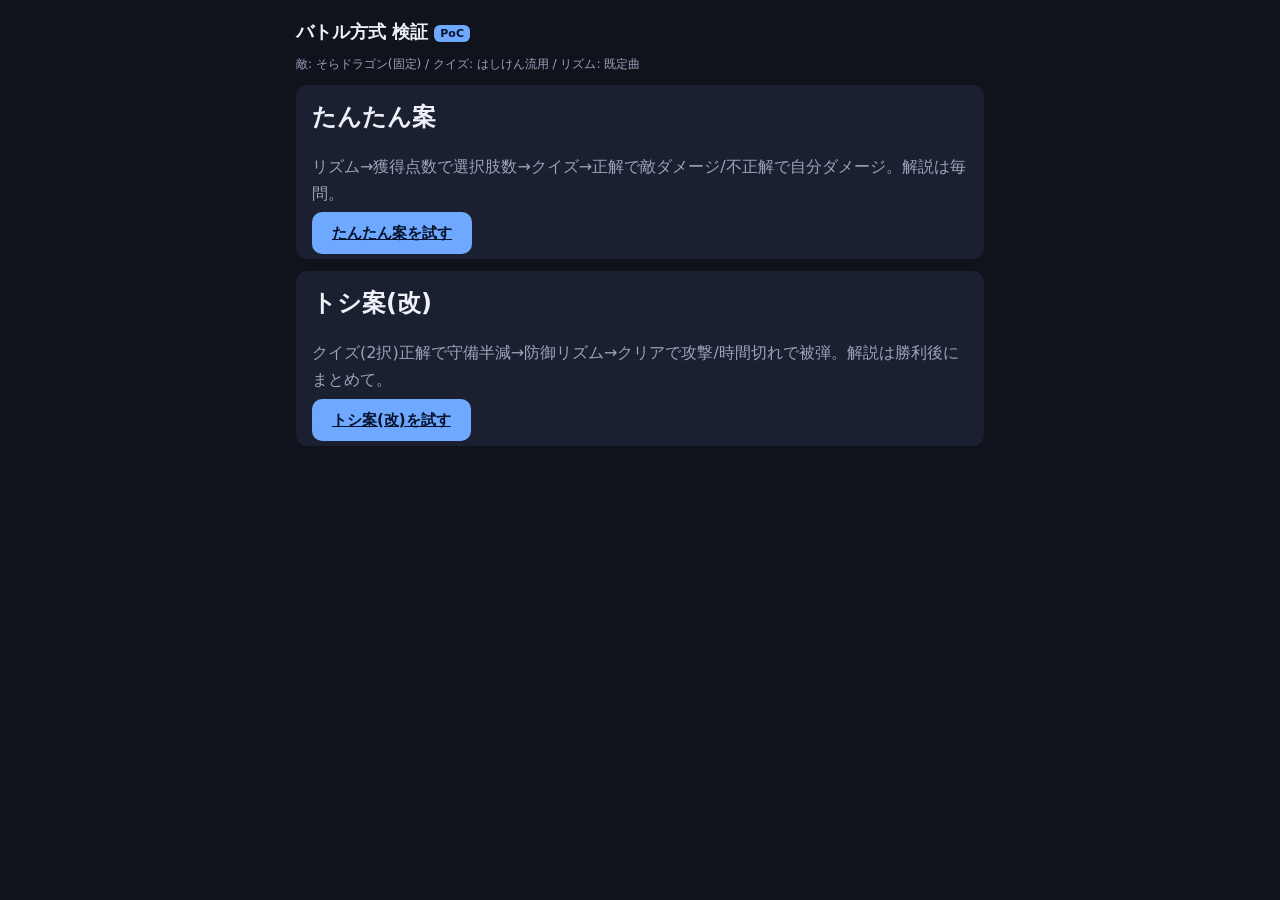
==== app/index.html @ 70056a2f "Add files via upload" ====
<!doctype html>
<html lang="ja">
<head>
  <meta charset="utf-8">
  <meta name="viewport" content="width=device-width, initial-scale=1">
  <title>バトル方式 検証</title>
  <link rel="stylesheet" href="./css/battle-verify.css?v=1">
</head>
<body>
<div class="bv-app">
  <h1 class="bv-title">バトル方式 検証<span class="badge">PoC</span></h1>
  <p class="bv-nav">敵: そらドラゴン(固定) / クイズ: はしけん流用 / リズム: 既定曲</p>

  <section class="bv-stage">
    <h2 style="margin-top:0">たんたん案</h2>
    <p style="color:#9aa3bd;line-height:1.7">リズム→獲得点数で選択肢数→クイズ→正解で敵ダメージ/不正解で自分ダメージ。解説は毎問。</p>
    <a class="bv-btn" href="./tantan.html">たんたん案を試す</a>
  </section>

  <section class="bv-stage">
    <h2 style="margin-top:0">トシ案(改)</h2>
    <p style="color:#9aa3bd;line-height:1.7">クイズ(2択)正解で守備半減→防御リズム→クリアで攻撃/時間切れで被弾。解説は勝利後にまとめて。</p>
    <a class="bv-btn" href="./toshi.html">トシ案(改)を試す</a>
  </section>
</div>
</body>
</html>
---- app/css/battle-verify.css ----
/* =====================================================
   battle-verify.css
   バトル検証レイヤーのスタイル(検証専用・自己完結)。
   rhythm-battle-poc.css と併用する。
   ===================================================== */
:root {
  --bv-bg: #10131c;
  --bv-panel: #1b2030;
  --bv-panel2: #232a3d;
  --bv-text: #eef1f8;
  --bv-muted: #9aa3bd;
  --bv-accent: #6ea8ff;
  --bv-enemy: #ff6b6b;
  --bv-player: #4cd28a;
  --bv-good: #4cd28a;
  --bv-bad: #ff6b6b;
}
* { box-sizing: border-box; }
body {
  margin: 0;
  font-family: system-ui, "Hiragino Kaku Gothic ProN", Meiryo, sans-serif;
  background: var(--bv-bg);
  color: var(--bv-text);
}
.bv-app { max-width: 720px; margin: 0 auto; padding: 16px; }
.bv-title { font-size: 18px; margin: 4px 0 12px; }
.bv-title .badge {
  font-size: 11px; background: var(--bv-accent); color: #06122b;
  border-radius: 6px; padding: 2px 6px; margin-left: 6px; vertical-align: middle;
}
.bv-nav { font-size: 12px; color: var(--bv-muted); margin-bottom: 12px; }
.bv-nav a { color: var(--bv-accent); }

/* --- ヘッダー(敵・自分の HP) --- */
.bv-header { background: var(--bv-panel); border-radius: 12px; padding: 12px 14px; margin-bottom: 12px; }
.bv-enemy-row { display: flex; align-items: center; gap: 12px; margin-bottom: 10px; }
.bv-enemy-img { width: 76px; height: 76px; object-fit: contain; image-rendering: auto; }
.bv-enemy-name { font-weight: 700; font-size: 16px; margin: 0 0 4px; }
.bv-hp-block { flex: 1; }
.bv-hp-row { display: flex; align-items: center; gap: 8px; font-size: 12px; margin: 4px 0; }
.bv-hp-row .lbl { width: 36px; color: var(--bv-muted); }
.bv-hp-bg { flex: 1; height: 12px; background: #0c0f18; border-radius: 6px; overflow: hidden; }
.bv-hp-fill { height: 100%; transition: width .35s ease; }
.bv-hp-fill.enemy { background: linear-gradient(90deg, #ff9a6b, var(--bv-enemy)); }
.bv-hp-fill.player { background: linear-gradient(90deg, #6bffba, var(--bv-player)); }
.bv-hp-num { width: 70px; text-align: right; font-variant-numeric: tabular-nums; }

/* --- ステージ共通 --- */
.bv-stage { background: var(--bv-panel); border-radius: 12px; padding: 16px; margin-bottom: 12px; }
.hidden { display: none !important; }

/* --- イントロ --- */
#bv-intro p { color: var(--bv-muted); line-height: 1.7; }
.bv-btn {
  appearance: none; border: 0; border-radius: 10px; cursor: pointer;
  font-weight: 700; padding: 12px 20px; font-size: 15px;
  background: var(--bv-accent); color: #06122b;
}
.bv-btn.sub { background: var(--bv-panel2); color: var(--bv-text); }
.bv-btn:disabled { opacity: .5; cursor: default; }

/* --- クイズ --- */
.bv-quiz-category { font-size: 12px; color: var(--bv-accent); margin: 0 0 6px; }
.bv-quiz-q { font-size: 18px; line-height: 1.6; white-space: pre-line; margin: 0 0 16px; }
.bv-choices { display: grid; gap: 10px; }
.bv-choice {
  text-align: left; padding: 13px 14px; border-radius: 10px; cursor: pointer;
  border: 1px solid #38415c; background: var(--bv-panel2); color: var(--bv-text);
  font-size: 15px;
}
.bv-choice:hover:not(:disabled) { border-color: var(--bv-accent); }
.bv-choice.correct { background: rgba(76,210,138,.2); border-color: var(--bv-good); }
.bv-choice.wrong { background: rgba(255,107,107,.2); border-color: var(--bv-bad); }
.bv-explain {
  margin-top: 14px; padding: 12px 14px; border-radius: 10px;
  background: #141a28; color: #cdd5ec; font-size: 13px; line-height: 1.8;
}
#bv-quiz-next { margin-top: 14px; }

/* --- リズム埋め込み --- */
.bv-rhythm-prompt { color: var(--bv-muted); font-size: 13px; margin: 0 0 10px; }
/* 既定曲を使うため選択系UIは隠す(DOMは残す) */
.bv-rhythm-embed .hero-copy,
.bv-rhythm-embed .poc-select-control,
.bv-rhythm-embed .bpm-control,
.bv-rhythm-embed .hint-control,
.bv-rhythm-embed .haptic-control { display: none !important; }
.bv-rhythm-embed .hero-panel { padding: 0; background: transparent; box-shadow: none; }
.bv-rhythm-embed .start-controls { justify-content: center; }

/* --- 決着 --- */
.bv-finish-title { font-size: 26px; margin: 4px 0 12px; }
.bv-finish-title.win { color: var(--bv-good); }
.bv-finish-title.lose { color: var(--bv-bad); }
.bv-finish-lead { color: var(--bv-accent); font-weight: 700; margin: 8px 0; }
.bv-explain-item { background: #141a28; border-radius: 10px; padding: 10px 12px; margin: 8px 0; }
.bv-explain-item strong { display: block; margin-bottom: 6px; font-size: 13px; }
.bv-explain-item p { margin: 0; font-size: 12px; line-height: 1.8; color: #cdd5ec; }

/* --- コメント欄 --- */
.bv-log-card { background: var(--bv-panel); border-radius: 12px; padding: 12px 14px; }
.bv-log-card h2 { font-size: 13px; margin: 0 0 8px; color: var(--bv-muted); }
#bv-log { max-height: 180px; overflow-y: auto; font-size: 13px; }
.bv-log-line { padding: 4px 0; border-bottom: 1px solid #232a3d; }
.bv-log-line.good { color: var(--bv-good); }
.bv-log-line.bad { color: var(--bv-bad); }
.bv-log-line.info { color: var(--bv-muted); }
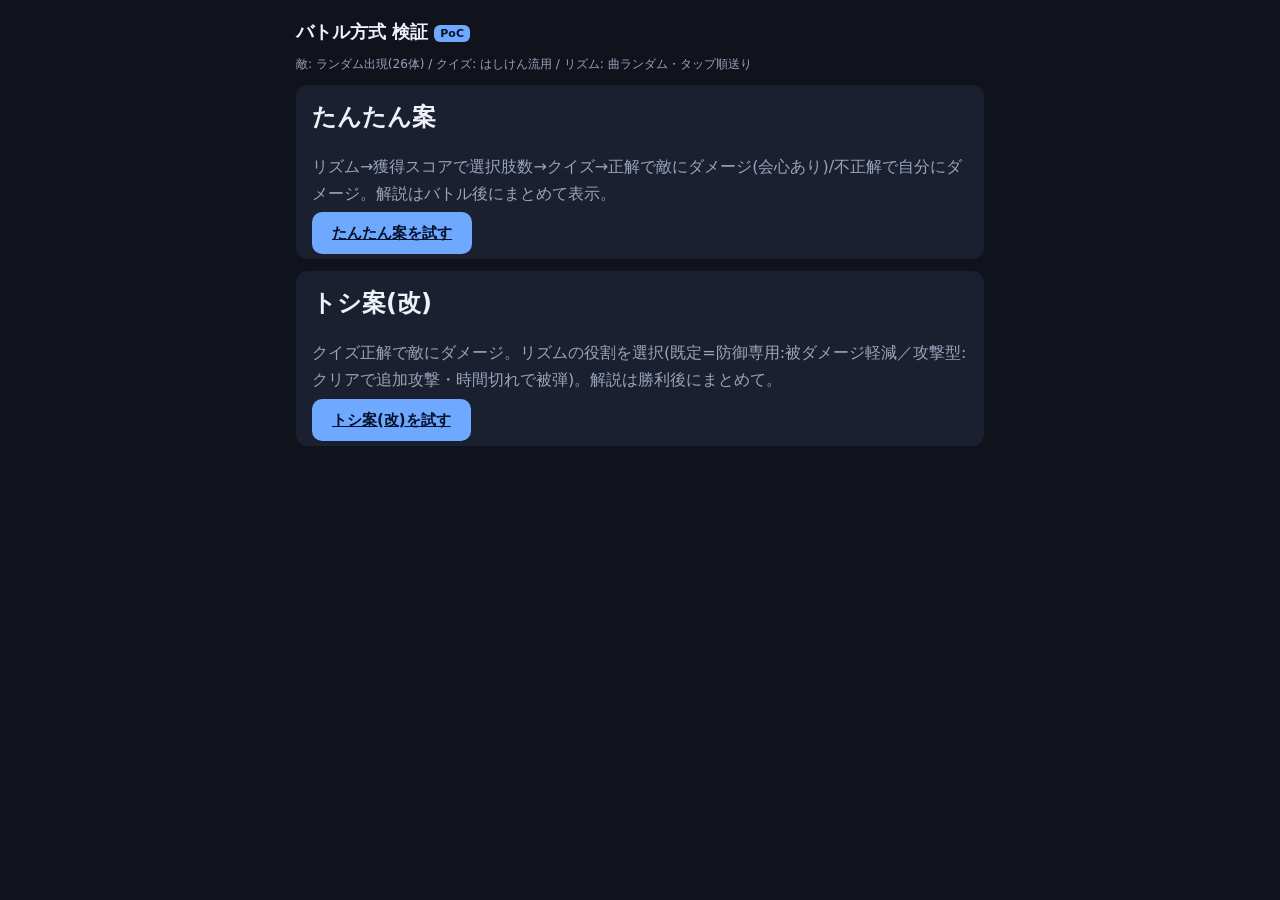
==== commit fb2c7a9d: "Add files via upload" ====
--- a/app/index.html
+++ b/app/index.html
@@ -4,22 +4,22 @@
   <meta charset="utf-8">
   <meta name="viewport" content="width=device-width, initial-scale=1">
   <title>バトル方式 検証</title>
-  <link rel="stylesheet" href="./css/battle-verify.css?v=1">
+  <link rel="stylesheet" href="./css/battle-verify.css?v=6">
 </head>
 <body>
 <div class="bv-app">
   <h1 class="bv-title">バトル方式 検証<span class="badge">PoC</span></h1>
-  <p class="bv-nav">敵: そらドラゴン(固定) / クイズ: はしけん流用 / リズム: 既定曲</p>
+  <p class="bv-nav">敵: ランダム出現(26体) / クイズ: はしけん流用 / リズム: 曲ランダム・タップ順送り</p>
 
   <section class="bv-stage">
     <h2 style="margin-top:0">たんたん案</h2>
-    <p style="color:#9aa3bd;line-height:1.7">リズム→獲得点数で選択肢数→クイズ→正解で敵ダメージ/不正解で自分ダメージ。解説は毎問。</p>
+    <p style="color:#9aa3bd;line-height:1.7">リズム→獲得スコアで選択肢数→クイズ→正解で敵にダメージ(会心あり)/不正解で自分にダメージ。解説はバトル後にまとめて表示。</p>
     <a class="bv-btn" href="./tantan.html">たんたん案を試す</a>
   </section>
 
   <section class="bv-stage">
     <h2 style="margin-top:0">トシ案(改)</h2>
-    <p style="color:#9aa3bd;line-height:1.7">クイズ(2択)正解で守備半減→防御リズム→クリアで攻撃/時間切れで被弾。解説は勝利後にまとめて。</p>
+    <p style="color:#9aa3bd;line-height:1.7">クイズ正解で敵にダメージ。リズムの役割を選択(既定=防御専用:被ダメージ軽減／攻撃型:クリアで追加攻撃・時間切れで被弾)。解説は勝利後にまとめて。</p>
     <a class="bv-btn" href="./toshi.html">トシ案(改)を試す</a>
   </section>
 </div>
--- a/app/css/battle-verify.css
+++ b/app/css/battle-verify.css
@@ -105,3 +105,115 @@
 .bv-log-line.good { color: var(--bv-good); }
 .bv-log-line.bad { color: var(--bv-bad); }
 .bv-log-line.info { color: var(--bv-muted); }
+
+/* --- トシ案: リズム役割の選択 --- */
+.bv-mode { background: #141a28; border-radius: 10px; padding: 12px 14px; margin: 4px 0 16px; }
+.bv-mode-title { margin: 0 0 8px; font-size: 13px; color: var(--bv-accent); }
+.bv-mode-opt { display: flex; gap: 10px; align-items: flex-start; padding: 8px 0; font-size: 13px; line-height: 1.6; cursor: pointer; }
+.bv-mode-opt input { margin-top: 3px; }
+.bv-mode-opt strong { color: var(--bv-text); }
+#bv-rhythm-next { margin-top: 14px; }
+
+/* =====================================================
+   モバイル: リズム画面を一画面に収める
+   data-stage="rhythm" のとき .bv-app を 100dvh のflex列にし、
+   レーンが残り高さを吸収する。ヘッダーは圧縮、二次要素は非表示。
+   ===================================================== */
+@media (max-width: 560px) {
+  /* 通常時のヘッダー圧縮(全ステージ共通) */
+  .bv-app { padding: 10px; }
+  .bv-enemy-img { width: 56px; height: 56px; }
+
+  body[data-stage="rhythm"] { overflow: hidden; }
+  body[data-stage="rhythm"] .bv-app {
+    height: 100dvh;
+    display: flex;
+    flex-direction: column;
+    padding: 8px;
+    gap: 6px;
+  }
+  /* リズム中は補助要素を隠してレーンに高さを回す */
+  body[data-stage="rhythm"] .bv-title,
+  body[data-stage="rhythm"] .bv-nav,
+  body[data-stage="rhythm"] .bv-log-card { display: none !important; }
+
+  /* ヘッダーをさらにコンパクトに */
+  body[data-stage="rhythm"] .bv-header { padding: 8px 10px; margin: 0; }
+  body[data-stage="rhythm"] .bv-enemy-row { gap: 8px; margin-bottom: 4px; }
+  body[data-stage="rhythm"] .bv-enemy-img { width: 40px; height: 40px; }
+  body[data-stage="rhythm"] .bv-enemy-name { font-size: 13px; margin-bottom: 2px; }
+  body[data-stage="rhythm"] .bv-hp-row { margin: 2px 0; }
+
+  /* リズム本体を可変領域に */
+  body[data-stage="rhythm"] #bv-rhythm {
+    flex: 1;
+    min-height: 0;
+    display: flex;
+    flex-direction: column;
+    overflow: hidden;
+    margin: 0;
+    padding: 8px;
+    gap: 4px;
+  }
+  body[data-stage="rhythm"] .bv-rhythm-prompt { font-size: 11px; margin: 0; }
+  body[data-stage="rhythm"] .bv-rhythm-embed {
+    flex: 1;
+    min-height: 0;
+    display: flex;
+    flex-direction: column;
+    gap: 4px;
+  }
+  /* 流用元の余計な縦要素は隠す(独自ログ・敵ゲージ・曲選択) */
+  body[data-stage="rhythm"] .bv-rhythm-embed .log-card,
+  body[data-stage="rhythm"] .bv-rhythm-embed .enemy-area { display: none !important; }
+
+  body[data-stage="rhythm"] .bv-rhythm-embed .hero-panel {
+    flex: 0 0 auto;
+    display: flex;
+    align-items: center;
+    justify-content: center;
+    gap: 8px;
+    flex-wrap: wrap;
+  }
+  body[data-stage="rhythm"] .bv-rhythm-embed .start-controls { margin: 0; }
+  /* キャリブレーション: サイズを崩さず開始ボタンの隣にコンパクト表示 */
+  body[data-stage="rhythm"] .bv-rhythm-embed .calibration-btn {
+    display: inline-flex !important;
+    align-items: center;
+    width: auto;
+    margin: 0;
+    padding: 6px 12px;
+    min-height: 32px;
+    font-size: 12px;
+  }
+  body[data-stage="rhythm"] .bv-rhythm-embed .battle-card {
+    flex: 1;
+    min-height: 0;
+    display: flex;
+    flex-direction: column;
+    gap: 4px;
+    margin: 0;
+    padding: 8px;
+  }
+  /* レーン: 残り高さを吸収(縦サイズを必要に応じて縮小) */
+  body[data-stage="rhythm"] .bv-rhythm-embed .lane {
+    flex: 1;
+    min-height: 130px;
+    height: auto !important;
+  }
+  body[data-stage="rhythm"] .bv-rhythm-embed .attack-btn { flex: 0 0 auto; min-height: 40px; margin: 0; }
+  body[data-stage="rhythm"] .bv-rhythm-embed .judge { flex: 0 0 auto; min-height: 1.1rem; margin: 0; }
+  /* メーター(スコア/コンボ)は残すが薄く */
+  body[data-stage="rhythm"] .bv-rhythm-embed .meter-card {
+    flex: 0 0 auto;
+    margin: 0;
+    padding: 4px 8px;
+  }
+  body[data-stage="rhythm"] .bv-rhythm-embed .meter-card div { font-size: 10px; }
+  body[data-stage="rhythm"] .bv-rhythm-embed .meter-card strong { font-size: 13px; }
+  /* 「次へ」は常に最下部に固定的に見える(flexの最後) */
+  body[data-stage="rhythm"] #bv-rhythm-next { flex: 0 0 auto; margin: 0; min-height: 40px; }
+}
+
+/* かいしんのいちげき(クリティカル)のログ強調 */
+.bv-log-line.crit { color: #ffd166; font-weight: 800; text-shadow: 0 0 8px rgba(255,209,102,.5); }
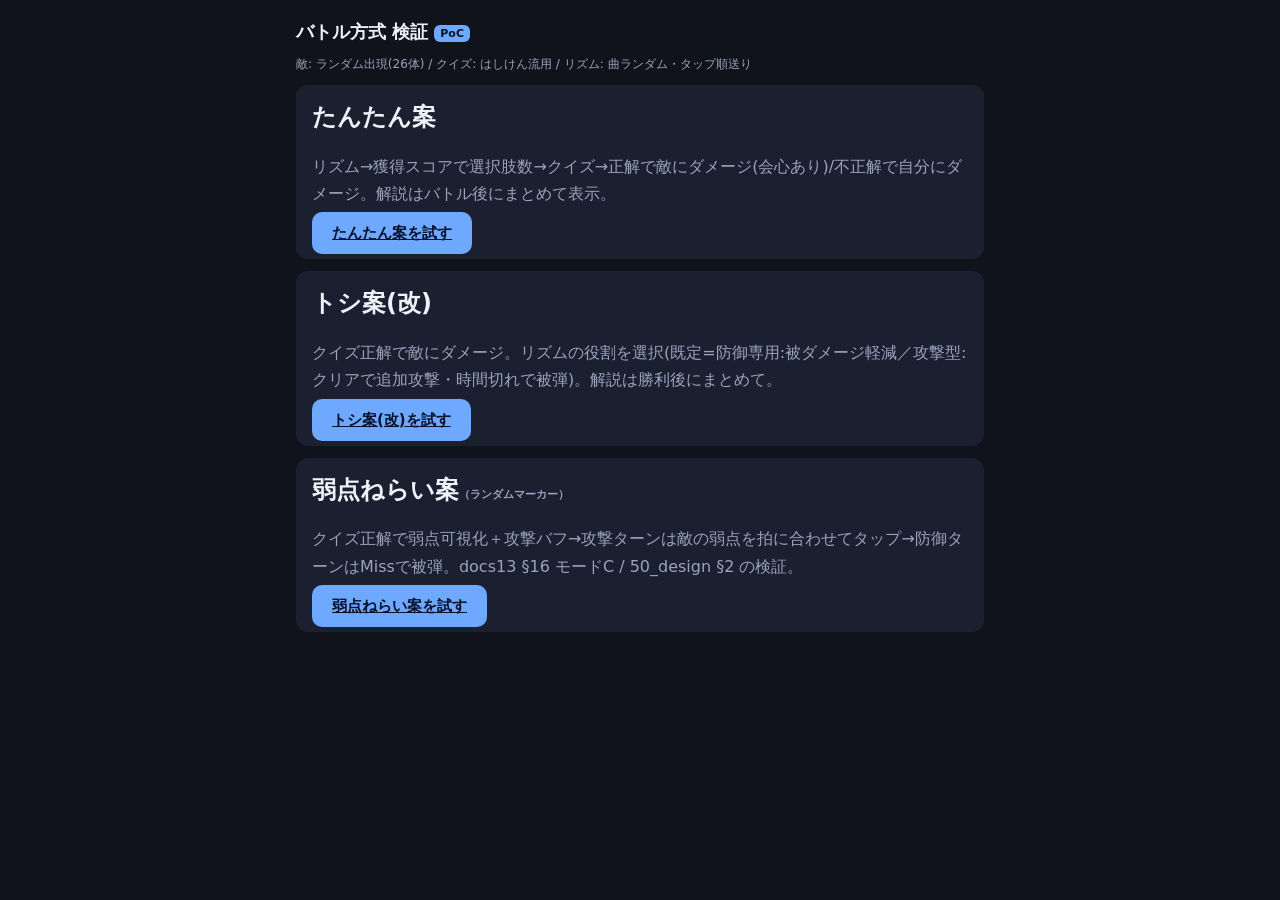
==== commit 7b6f416f: "Add files via upload" ====
--- a/app/index.html
+++ b/app/index.html
@@ -4,7 +4,7 @@
   <meta charset="utf-8">
   <meta name="viewport" content="width=device-width, initial-scale=1">
   <title>バトル方式 検証</title>
-  <link rel="stylesheet" href="./css/battle-verify.css?v=6">
+  <link rel="stylesheet" href="./css/battle-verify.css?v=10">
 </head>
 <body>
 <div class="bv-app">
@@ -22,6 +22,12 @@
     <p style="color:#9aa3bd;line-height:1.7">クイズ正解で敵にダメージ。リズムの役割を選択(既定=防御専用:被ダメージ軽減／攻撃型:クリアで追加攻撃・時間切れで被弾)。解説は勝利後にまとめて。</p>
     <a class="bv-btn" href="./toshi.html">トシ案(改)を試す</a>
   </section>
+
+  <section class="bv-stage">
+    <h2 style="margin-top:0">弱点ねらい案<span style="font-size:11px;color:#9aa3bd">（ランダムマーカー）</span></h2>
+    <p style="color:#9aa3bd;line-height:1.7">クイズ正解で弱点可視化＋攻撃バフ→攻撃ターンは敵の弱点を拍に合わせてタップ→防御ターンはMissで被弾。docs13 §16 モードC / 50_design §2 の検証。</p>
+    <a class="bv-btn" href="./weakpoint.html">弱点ねらい案を試す</a>
+  </section>
 </div>
 </body>
 </html>
--- a/app/css/battle-verify.css
+++ b/app/css/battle-verify.css
@@ -79,7 +79,7 @@
 
 /* --- リズム埋め込み --- */
 .bv-rhythm-prompt { color: var(--bv-muted); font-size: 13px; margin: 0 0 10px; }
-/* 既定曲を使うため選択系UIは隠す(DOMは残す) */
+/* 既定の選択UI・説明コピーは隠す(DOMは残す) */
 .bv-rhythm-embed .hero-copy,
 .bv-rhythm-embed .poc-select-control,
 .bv-rhythm-embed .bpm-control,
@@ -105,6 +105,7 @@
 .bv-log-line.good { color: var(--bv-good); }
 .bv-log-line.bad { color: var(--bv-bad); }
 .bv-log-line.info { color: var(--bv-muted); }
+.bv-log-line.crit { color: #ffd166; font-weight: 800; text-shadow: 0 0 8px rgba(255,209,102,.5); }
 
 /* --- トシ案: リズム役割の選択 --- */
 .bv-mode { background: #141a28; border-radius: 10px; padding: 12px 14px; margin: 4px 0 16px; }
@@ -115,23 +116,65 @@
 #bv-rhythm-next { margin-top: 14px; }
 
 /* =====================================================
-   モバイル: リズム画面を一画面に収める
-   data-stage="rhythm" のとき .bv-app を 100dvh のflex列にし、
-   レーンが残り高さを吸収する。ヘッダーは圧縮、二次要素は非表示。
+   全幅共通: リズム中は画面全体を 100dvh のflex列にし、レーンが残り高さを
+   吸収する。これでPCでもスクロールなしで「次へ」までアクセスできる。
+   (モバイル専用の追加圧縮は下の @media で行う)
+   ===================================================== */
+body[data-stage="rhythm"] { overflow: hidden; }
+body[data-stage="rhythm"] .bv-app {
+  height: 100dvh;
+  display: flex;
+  flex-direction: column;
+  gap: 8px;
+}
+body[data-stage="rhythm"] #bv-rhythm {
+  flex: 1;
+  min-height: 0;
+  display: flex;
+  flex-direction: column;
+  overflow: hidden;
+  gap: 6px;
+}
+body[data-stage="rhythm"] .bv-rhythm-embed {
+  flex: 1;
+  min-height: 0;
+  display: flex;
+  flex-direction: column;
+  gap: 6px;
+}
+body[data-stage="rhythm"] .bv-rhythm-embed .hero-panel { flex: 0 0 auto; }
+body[data-stage="rhythm"] .bv-rhythm-embed .battle-card {
+  flex: 1;
+  min-height: 0;
+  display: flex;
+  flex-direction: column;
+  gap: 6px;
+}
+/* レーンが余り高さを吸収(縦サイズは必要に応じて縮小) */
+body[data-stage="rhythm"] .bv-rhythm-embed .lane {
+  flex: 1;
+  min-height: 160px;
+  height: auto !important;
+}
+body[data-stage="rhythm"] .bv-rhythm-embed .enemy-area,
+body[data-stage="rhythm"] .bv-rhythm-embed .attack-btn,
+body[data-stage="rhythm"] .bv-rhythm-embed .judge,
+body[data-stage="rhythm"] .bv-rhythm-embed .meter-card { flex: 0 0 auto; }
+/* 流用元の戦闘ログは下部のコメント欄と重複するため隠す */
+body[data-stage="rhythm"] .bv-rhythm-embed .log-card { display: none !important; }
+body[data-stage="rhythm"] #bv-rhythm-next { flex: 0 0 auto; margin-top: 0; }
+/* 下部コメント欄はリズム中は低めに抑える(PCでも収めやすく) */
+body[data-stage="rhythm"] #bv-log { max-height: 84px; }
+
+/* =====================================================
+   モバイル(〜560px): さらに圧縮して一画面に確実に収める
    ===================================================== */
 @media (max-width: 560px) {
   /* 通常時のヘッダー圧縮(全ステージ共通) */
   .bv-app { padding: 10px; }
   .bv-enemy-img { width: 56px; height: 56px; }
 
-  body[data-stage="rhythm"] { overflow: hidden; }
-  body[data-stage="rhythm"] .bv-app {
-    height: 100dvh;
-    display: flex;
-    flex-direction: column;
-    padding: 8px;
-    gap: 6px;
-  }
+  body[data-stage="rhythm"] .bv-app { padding: 8px; gap: 6px; }
   /* リズム中は補助要素を隠してレーンに高さを回す */
   body[data-stage="rhythm"] .bv-title,
   body[data-stage="rhythm"] .bv-nav,
@@ -144,31 +187,13 @@
   body[data-stage="rhythm"] .bv-enemy-name { font-size: 13px; margin-bottom: 2px; }
   body[data-stage="rhythm"] .bv-hp-row { margin: 2px 0; }
 
-  /* リズム本体を可変領域に */
-  body[data-stage="rhythm"] #bv-rhythm {
-    flex: 1;
-    min-height: 0;
-    display: flex;
-    flex-direction: column;
-    overflow: hidden;
-    margin: 0;
-    padding: 8px;
-    gap: 4px;
-  }
+  body[data-stage="rhythm"] #bv-rhythm { padding: 8px; gap: 4px; }
   body[data-stage="rhythm"] .bv-rhythm-prompt { font-size: 11px; margin: 0; }
-  body[data-stage="rhythm"] .bv-rhythm-embed {
-    flex: 1;
-    min-height: 0;
-    display: flex;
-    flex-direction: column;
-    gap: 4px;
-  }
-  /* 流用元の余計な縦要素は隠す(独自ログ・敵ゲージ・曲選択) */
-  body[data-stage="rhythm"] .bv-rhythm-embed .log-card,
+  body[data-stage="rhythm"] .bv-rhythm-embed { gap: 4px; }
+  /* モバイルでは敵ゲージも隠してレーンを最大化 */
   body[data-stage="rhythm"] .bv-rhythm-embed .enemy-area { display: none !important; }
 
   body[data-stage="rhythm"] .bv-rhythm-embed .hero-panel {
-    flex: 0 0 auto;
     display: flex;
     align-items: center;
     justify-content: center;
@@ -186,34 +211,73 @@
     min-height: 32px;
     font-size: 12px;
   }
-  body[data-stage="rhythm"] .bv-rhythm-embed .battle-card {
-    flex: 1;
-    min-height: 0;
-    display: flex;
-    flex-direction: column;
-    gap: 4px;
-    margin: 0;
-    padding: 8px;
-  }
-  /* レーン: 残り高さを吸収(縦サイズを必要に応じて縮小) */
-  body[data-stage="rhythm"] .bv-rhythm-embed .lane {
-    flex: 1;
-    min-height: 130px;
-    height: auto !important;
-  }
-  body[data-stage="rhythm"] .bv-rhythm-embed .attack-btn { flex: 0 0 auto; min-height: 40px; margin: 0; }
-  body[data-stage="rhythm"] .bv-rhythm-embed .judge { flex: 0 0 auto; min-height: 1.1rem; margin: 0; }
-  /* メーター(スコア/コンボ)は残すが薄く */
-  body[data-stage="rhythm"] .bv-rhythm-embed .meter-card {
-    flex: 0 0 auto;
-    margin: 0;
-    padding: 4px 8px;
-  }
+  body[data-stage="rhythm"] .bv-rhythm-embed .battle-card { gap: 4px; margin: 0; padding: 8px; }
+  body[data-stage="rhythm"] .bv-rhythm-embed .lane { min-height: 130px; }
+  body[data-stage="rhythm"] .bv-rhythm-embed .attack-btn { min-height: 40px; margin: 0; }
+  body[data-stage="rhythm"] .bv-rhythm-embed .judge { min-height: 1.1rem; margin: 0; }
+  body[data-stage="rhythm"] .bv-rhythm-embed .meter-card { margin: 0; padding: 4px 8px; }
   body[data-stage="rhythm"] .bv-rhythm-embed .meter-card div { font-size: 10px; }
   body[data-stage="rhythm"] .bv-rhythm-embed .meter-card strong { font-size: 13px; }
-  /* 「次へ」は常に最下部に固定的に見える(flexの最後) */
-  body[data-stage="rhythm"] #bv-rhythm-next { flex: 0 0 auto; margin: 0; min-height: 40px; }
-}
-
-/* かいしんのいちげき(クリティカル)のログ強調 */
-.bv-log-line.crit { color: #ffd166; font-weight: 800; text-shadow: 0 0 8px rgba(255,209,102,.5); }
+  body[data-stage="rhythm"] #bv-rhythm-next { margin: 0; min-height: 40px; }
+}
+
+/* =====================================================
+   リズム背景に敵キャラを表示
+   レーン(#lane)最背面に敵画像。落下物(.notes)はキャラの上、
+   バー(.hit-line)・ゲージ(.beat-guide)は前面に重ねる。
+   ===================================================== */
+/* グリッド(.lane-grid)はキャラの背面へ明示 */
+.bv-rhythm-embed .lane .lane-grid { z-index: 0; }
+#bv-lane-enemy {
+  position: absolute;
+  inset: 0;
+  z-index: 2; /* グリッド(0)より前=キャラを明確に表示。落下物(3)より後ろ */
+  background-repeat: no-repeat;
+  background-position: center 46%;
+  background-size: min(66%, 230px) auto;
+  opacity: 0.92; /* くっきり表示 */
+  pointer-events: none;
+}
+.bv-rhythm-embed .lane .notes,
+.bv-rhythm-embed .lane .note-motion { z-index: 3; } /* 落下物=キャラの前 */
+.bv-rhythm-embed .lane .hit-line,
+.bv-rhythm-embed .lane .hit-line-flash { z-index: 5; } /* バー=前面 */
+/* ビートガイド(ゲージ)は元から z-index:6 で前面 */
+
+/* =====================================================
+   弱点ねらい案: 敵<img>(精密配置用)と弱点マーカー
+   ===================================================== */
+.bv-rhythm-embed .lane { touch-action: none; } /* タップ攻撃時のスクロール/ズーム抑止 */
+#bv-lane-enemy-img {
+  position: absolute;
+  left: 50%; top: 46%;
+  transform: translate(-50%, -50%);
+  height: 64%;
+  width: auto;
+  z-index: 2;            /* グリッド(0)より前 */
+  opacity: 0.95;
+  pointer-events: none;
+}
+#bv-weakpoint {
+  position: absolute;
+  width: 24px; height: 24px;
+  transform: translate(-50%, -50%);
+  border-radius: 50%;
+  z-index: 4;            /* 攻撃の標的=前面寄り(バー5・ゲージ6より下) */
+  pointer-events: none;  /* 判定はレーンのタップ座標で行う */
+  opacity: 0;            /* 既定は非表示(クイズ不正解=手探り) */
+}
+#bv-weakpoint.visible {
+  opacity: 1;
+  background: radial-gradient(circle, rgba(255,80,80,0.5), rgba(255,80,80,0.12) 60%, transparent 72%);
+  box-shadow: 0 0 12px rgba(255,80,80,0.45);
+  border: 2px solid rgba(255,170,170,0.7);
+  animation: bv-weak-pulse 1.1s ease-in-out infinite;
+}
+#bv-weakpoint.hit-perfect { opacity: 1; background: radial-gradient(circle, rgba(250,204,21,0.9), transparent 70%); }
+#bv-weakpoint.hit-good { opacity: 1; background: radial-gradient(circle, rgba(34,211,238,0.85), transparent 70%); }
+#bv-weakpoint.hit-miss { opacity: 1; background: radial-gradient(circle, rgba(255,107,107,0.75), transparent 70%); }
+@keyframes bv-weak-pulse {
+  0%, 100% { transform: translate(-50%, -50%) scale(1); }
+  50% { transform: translate(-50%, -50%) scale(1.25); }
+}
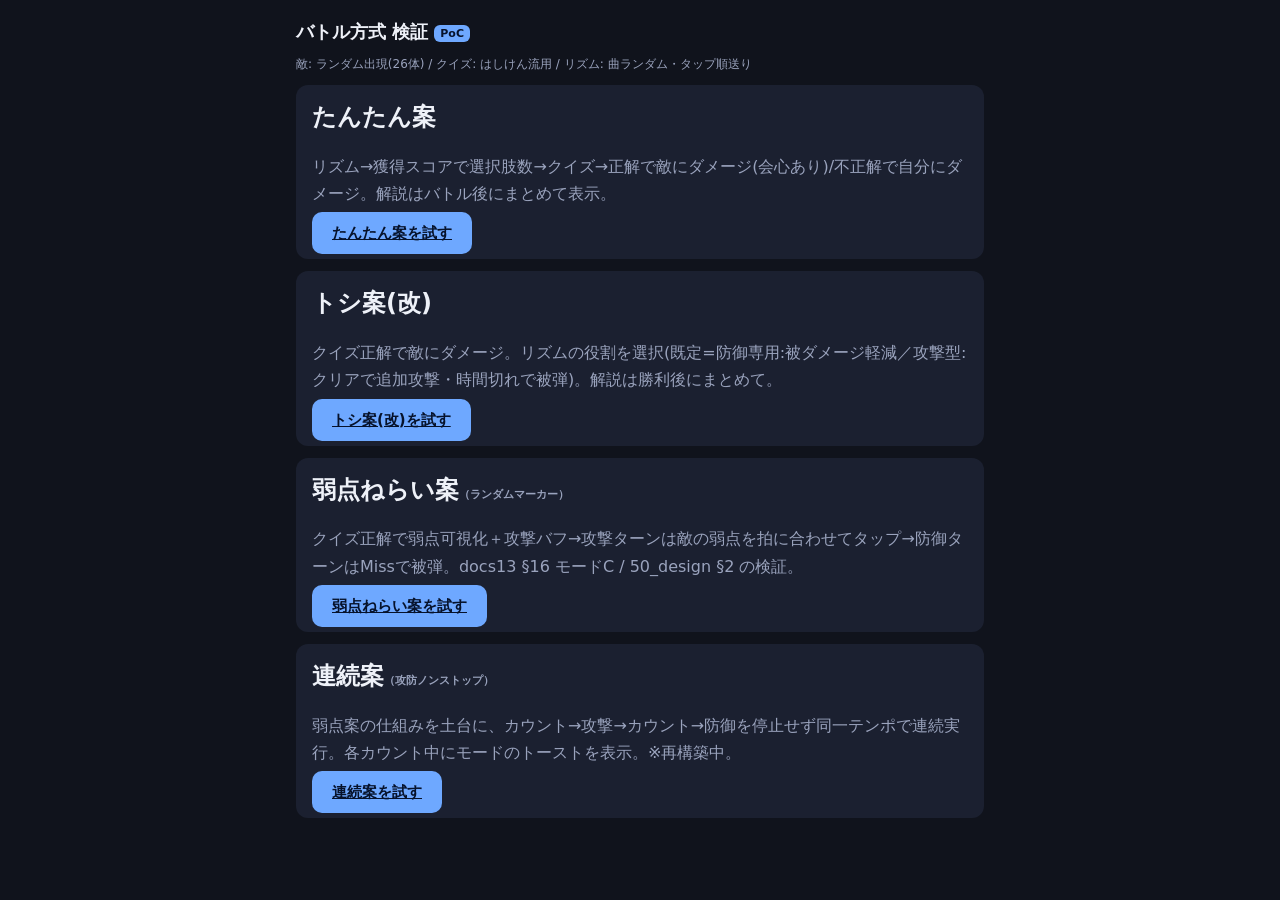
==== commit 87d5bb45: "Add files via upload" ====
--- a/app/index.html
+++ b/app/index.html
@@ -4,7 +4,7 @@
   <meta charset="utf-8">
   <meta name="viewport" content="width=device-width, initial-scale=1">
   <title>バトル方式 検証</title>
-  <link rel="stylesheet" href="./css/battle-verify.css?v=10">
+  <link rel="stylesheet" href="./css/battle-verify.css?v=11">
 </head>
 <body>
 <div class="bv-app">
@@ -28,6 +28,12 @@
     <p style="color:#9aa3bd;line-height:1.7">クイズ正解で弱点可視化＋攻撃バフ→攻撃ターンは敵の弱点を拍に合わせてタップ→防御ターンはMissで被弾。docs13 §16 モードC / 50_design §2 の検証。</p>
     <a class="bv-btn" href="./weakpoint.html">弱点ねらい案を試す</a>
   </section>
+
+  <section class="bv-stage">
+    <h2 style="margin-top:0">連続案<span style="font-size:11px;color:#9aa3bd">（攻防ノンストップ）</span></h2>
+    <p style="color:#9aa3bd;line-height:1.7">弱点案の仕組みを土台に、カウント→攻撃→カウント→防御を停止せず同一テンポで連続実行。各カウント中にモードのトーストを表示。※再構築中。</p>
+    <a class="bv-btn" href="./combo.html">連続案を試す</a>
+  </section>
 </div>
 </body>
 </html>
--- a/app/css/battle-verify.css
+++ b/app/css/battle-verify.css
@@ -62,11 +62,14 @@
 /* --- クイズ --- */
 .bv-quiz-category { font-size: 12px; color: var(--bv-accent); margin: 0 0 6px; }
 .bv-quiz-q { font-size: 18px; line-height: 1.6; white-space: pre-line; margin: 0 0 16px; }
-.bv-choices { display: grid; gap: 10px; }
+.bv-choices { display: flex; flex-direction: column; gap: 10px; align-items: stretch; }
 .bv-choice {
+  display: block; width: 100%; flex: 0 0 auto;
   text-align: left; padding: 13px 14px; border-radius: 10px; cursor: pointer;
   border: 1px solid #38415c; background: var(--bv-panel2); color: var(--bv-text);
-  font-size: 15px;
+  font-size: 15px; line-height: 1.5;
+  white-space: normal; overflow-wrap: anywhere; word-break: break-word;
+  height: auto; min-height: 0;
 }
 .bv-choice:hover:not(:disabled) { border-color: var(--bv-accent); }
 .bv-choice.correct { background: rgba(76,210,138,.2); border-color: var(--bv-good); }
@@ -269,9 +272,13 @@
 }
 #bv-weakpoint.visible {
   opacity: 1;
-  background: radial-gradient(circle, rgba(255,80,80,0.5), rgba(255,80,80,0.12) 60%, transparent 72%);
-  box-shadow: 0 0 12px rgba(255,80,80,0.45);
-  border: 2px solid rgba(255,170,170,0.7);
+  background: radial-gradient(circle, rgba(255,40,40,0.97), rgba(255,40,40,0.6) 55%, rgba(255,40,40,0.15) 73%, transparent 80%);
+  /* どんな色のキャラ上でも視認できるよう、白フチ＋外側に黒フチ(＋黒のにじみ)で縁取る */
+  border: 2px solid #ffffff;
+  box-shadow:
+    0 0 0 4px rgba(0,0,0,0.9),
+    0 0 8px 4px rgba(0,0,0,0.55),
+    0 0 14px rgba(255,40,40,0.7);
   animation: bv-weak-pulse 1.1s ease-in-out infinite;
 }
 #bv-weakpoint.hit-perfect { opacity: 1; background: radial-gradient(circle, rgba(250,204,21,0.9), transparent 70%); }
@@ -281,3 +288,158 @@
   0%, 100% { transform: translate(-50%, -50%) scale(1); }
   50% { transform: translate(-50%, -50%) scale(1.25); }
 }
+
+/* 攻撃ターンの操作ヒント(カウント中から表示。レーン上部=中央のカウントに被らない) */
+#bv-attack-hint {
+  position: absolute; top: 46px; left: 50%; transform: translateX(-50%);
+  display: flex; align-items: center; gap: 8px;
+  background: rgba(15,23,42,0.92); color: #fff;
+  font-weight: 800; font-size: 16px; letter-spacing: .03em;
+  padding: 8px 16px; border-radius: 999px;
+  border: 1px solid rgba(255,255,255,0.28);
+  box-shadow: 0 4px 16px rgba(0,0,0,0.45);
+  z-index: 8; pointer-events: none; white-space: nowrap;
+  animation: bv-hint-pulse 1.2s ease-in-out infinite;
+}
+#bv-attack-hint .bv-hint-dot {
+  width: 16px; height: 16px; border-radius: 50%; display: inline-block; flex: 0 0 auto;
+  background: radial-gradient(circle, rgba(255,40,40,0.97), rgba(255,40,40,0.55) 58%, transparent 78%);
+  border: 2px solid #ffffff;
+  box-shadow: 0 0 0 3px rgba(0,0,0,0.9), 0 0 8px rgba(255,40,40,0.8);
+}
+@keyframes bv-hint-pulse { 0%, 100% { opacity: .85; } 50% { opacity: 1; } }
+@media (max-width: 560px) {
+  #bv-attack-hint { top: 40px; font-size: 13px; padding: 6px 12px; }
+  #bv-attack-hint .bv-hint-dot { width: 13px; height: 13px; }
+}
+
+/* =====================================================
+   弱点ねらい案: ターン開始トースト / ターン別背景色 / 攻撃ヒット表示
+   ===================================================== */
+#bv-toast {
+  position: fixed; left: 50%; top: 18%;
+  transform: translate(-50%, -50%) scale(0.6);
+  background: rgba(15,23,42,0.94); color: #fff;
+  font-weight: 900; font-size: 30px; letter-spacing: .06em; line-height: 1.1;
+  padding: 16px 40px; border-radius: 16px;
+  border: 2px solid rgba(255,255,255,0.85);
+  text-shadow: 0 2px 8px rgba(0,0,0,0.55);
+  box-shadow: 0 12px 40px rgba(0,0,0,0.5), 0 0 0 6px rgba(255,255,255,0.06);
+  z-index: 9999; pointer-events: none; white-space: nowrap;
+  opacity: 0;
+}
+#bv-toast.show { animation: bv-toast-pop 1.5s cubic-bezier(.18,.9,.3,1.2) forwards; }
+@keyframes bv-toast-pop {
+  0%   { opacity: 0; transform: translate(-50%, -50%) scale(0.5)  rotate(-3deg); }
+  14%  { opacity: 1; transform: translate(-50%, -50%) scale(1.18) rotate(2deg); }
+  26%  { opacity: 1; transform: translate(-50%, -50%) scale(0.96) rotate(0deg); }
+  34%  { opacity: 1; transform: translate(-50%, -50%) scale(1.04); }
+  44%  { opacity: 1; transform: translate(-50%, -50%) scale(1); }
+  82%  { opacity: 1; transform: translate(-50%, -50%) scale(1); }
+  100% { opacity: 0; transform: translate(-50%, -76%) scale(0.92); }
+}
+#bv-toast.kind-quiz    { background: linear-gradient(135deg,#b45309,#f59e0b); border-color:#fde68a;
+  box-shadow: 0 12px 40px rgba(245,158,11,.5), 0 0 0 6px rgba(245,158,11,.18); }
+#bv-toast.kind-attack  { background: linear-gradient(135deg,#991b1b,#ef4444); border-color:#fecaca;
+  box-shadow: 0 12px 40px rgba(239,68,68,.5), 0 0 0 6px rgba(239,68,68,.18); }
+#bv-toast.kind-defense { background: linear-gradient(135deg,#1e40af,#3b82f6); border-color:#bfdbfe;
+  box-shadow: 0 12px 40px rgba(59,130,246,.5), 0 0 0 6px rgba(59,130,246,.18); }
+@media (max-width: 560px) { #bv-toast { font-size: 23px; padding: 13px 28px; } }
+
+/* ターン別 背景色(レーン) */
+.bv-rhythm-embed .lane[data-phase="attack"] {
+  box-shadow: inset 0 0 70px rgba(255,90,90,0.22), 0 0 0 2px rgba(255,90,90,0.4);
+}
+.bv-rhythm-embed .lane[data-phase="defense"] {
+  box-shadow: inset 0 0 70px rgba(90,150,255,0.22), 0 0 0 2px rgba(90,150,255,0.4);
+}
+
+/* 攻撃ヒットのフロート表示(弱点位置に出す) */
+.bv-hitfx {
+  position: absolute;
+  transform: translate(-50%, -50%);
+  font-weight: 900; font-size: 20px;
+  pointer-events: none; z-index: 7;
+  text-shadow: 0 2px 6px rgba(0,0,0,0.6);
+  animation: bv-hitfx-rise 0.52s ease-out forwards;
+}
+.bv-hitfx.perfect { color: #facc15; }
+.bv-hitfx.good { color: #22d3ee; }
+.bv-hitfx.miss { color: #ff6b6b; }
+@keyframes bv-hitfx-rise {
+  0%   { opacity: 0; transform: translate(-50%, -50%) scale(0.6); }
+  20%  { opacity: 1; transform: translate(-50%, -70%) scale(1.1); }
+  100% { opacity: 0; transform: translate(-50%, -120%) scale(1); }
+}
+
+/* 弱点案: 画面下部(meter-card)のボタン(キャリブレーション/一時停止)。
+   レーン(プレイのタップ領域)の外に置き、誤タップを避ける。 */
+body.page-weakpoint .meter-card { gap: 8px; flex-wrap: wrap; }
+body.page-weakpoint .bv-meter-btn {
+  position: static !important;   /* .calibration-btn の絶対配置を無効化 */
+  inset: auto !important;
+  appearance: none;
+  border-radius: 10px;
+  border: 1px solid rgba(255,255,255,0.28);
+  background: var(--bv-panel2);
+  color: var(--bv-text);
+  font-weight: 800; font-size: 13px;
+  min-height: 40px; padding: 8px 14px;
+  width: auto;
+  cursor: pointer;
+}
+body.page-weakpoint .bv-meter-btn.bv-pause {
+  background: #2a3550; border-color: rgba(110,168,255,0.5); color: #cfe0ff;
+}
+body.page-weakpoint .bv-meter-btn:active { filter: brightness(1.15); }
+
+/* 攻撃の判定テキスト(ヒント直下の固定位置。弱点位置を晒さない) */
+#bv-attack-judge {
+  position: absolute; top: 92px; left: 50%; transform: translateX(-50%);
+  font-weight: 900; font-size: 22px; letter-spacing: .04em;
+  pointer-events: none; z-index: 8; white-space: nowrap; opacity: 0;
+  text-shadow: 0 2px 6px rgba(0,0,0,0.6);
+}
+#bv-attack-judge.show { animation: bv-judge-pop 0.5s ease-out; }
+#bv-attack-judge.perfect { color: #facc15; }
+#bv-attack-judge.good { color: #22d3ee; }
+#bv-attack-judge.miss { color: #ff6b6b; }
+@keyframes bv-judge-pop {
+  0%   { opacity: 0; transform: translateX(-50%) scale(0.7); }
+  20%  { opacity: 1; transform: translateX(-50%) scale(1.12); }
+  70%  { opacity: 1; transform: translateX(-50%) scale(1); }
+  100% { opacity: 0; transform: translateX(-50%) scale(1); }
+}
+@media (max-width: 560px) { #bv-attack-judge { top: 80px; font-size: 18px; } }
+
+/* キャリブレーション画面を最前面に。レーン内のヒント/判定表示より前に出す */
+.calibration-panel { z-index: 9200; }
+/* キャリブレーション中は攻撃ヒント/判定トーストを隠して紛らわしさを避ける(:has 非対応環境では上の z-index で背面化) */
+.lane:has(.calibration-panel:not([hidden])) #bv-attack-hint,
+.lane:has(.calibration-panel:not([hidden])) #bv-attack-judge { display: none !important; }
+
+/* プレイ中のキャリブレーションボタンは無効表示 */
+body.page-weakpoint .calibration-btn:disabled,
+body.page-weakpoint .bv-meter-btn:disabled { opacity: .4; pointer-events: none; cursor: default; }
+
+/* 一時停止メニュー(最前面のモーダル) */
+#bv-pause-overlay {
+  position: fixed; inset: 0; z-index: 10000;
+  display: flex; align-items: center; justify-content: center;
+  background: rgba(2,6,23,0.72);
+}
+#bv-pause-overlay[hidden] { display: none; }
+#bv-pause-overlay .bv-pause-box {
+  background: var(--bv-panel); border: 1px solid rgba(255,255,255,0.18);
+  border-radius: 14px; padding: 22px; width: min(86vw, 360px);
+  display: flex; flex-direction: column; gap: 12px;
+  box-shadow: 0 20px 60px rgba(0,0,0,0.6);
+}
+#bv-pause-overlay .bv-pause-title { margin: 0 0 4px; font-size: 18px; font-weight: 900; text-align: center; }
+#bv-pause-overlay .bv-pause-opt {
+  appearance: none; border: 1px solid #38415c; border-radius: 10px;
+  background: var(--bv-panel2); color: var(--bv-text);
+  font-weight: 800; font-size: 15px; padding: 14px 16px; cursor: pointer; text-align: left;
+}
+#bv-pause-overlay .bv-pause-opt:active { filter: brightness(1.15); }
+#bv-pause-overlay .bv-pause-opt.danger { border-color: rgba(255,107,107,0.6); color: #ffb4b4; }
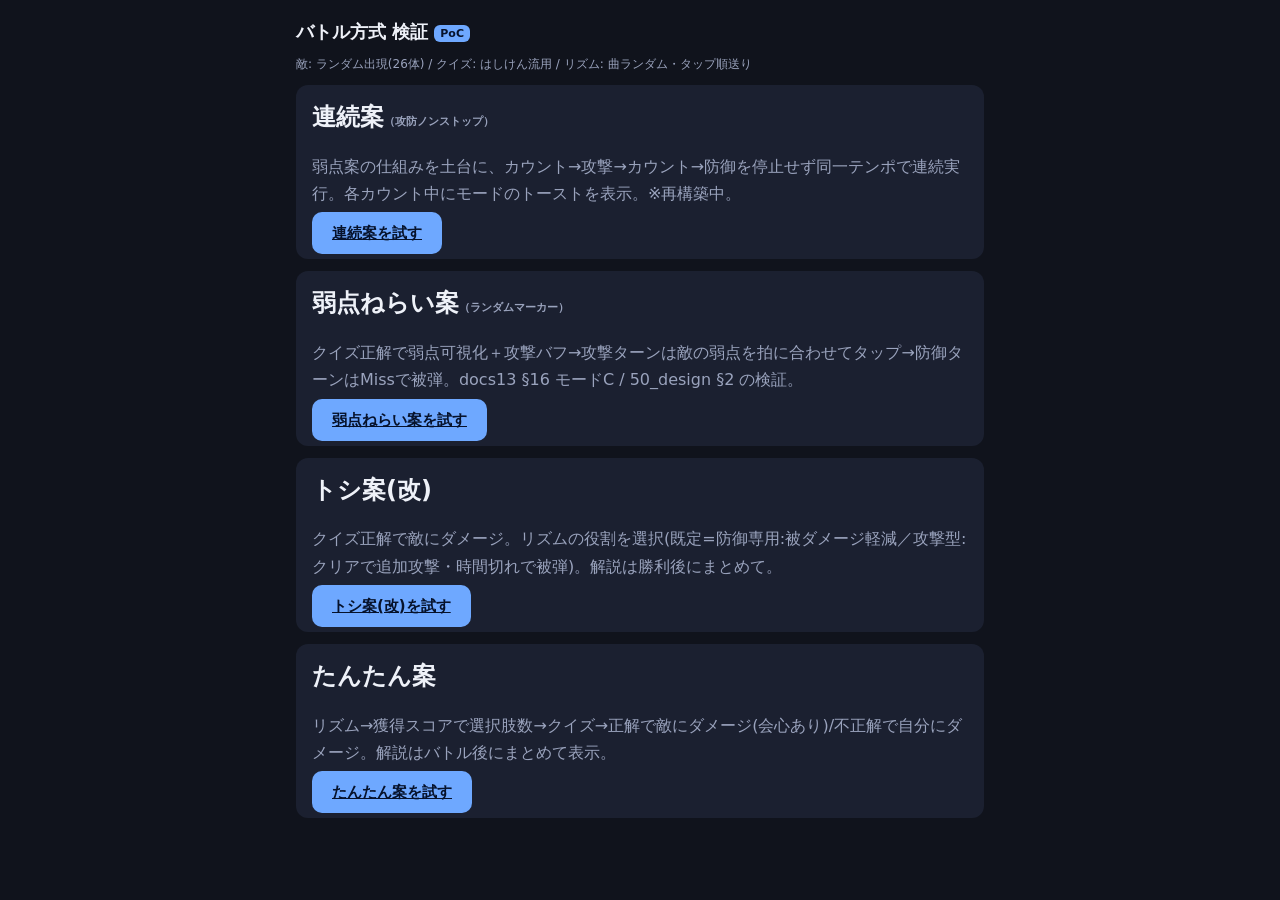
==== commit 14c52745: "Add files via upload" ====
--- a/app/index.html
+++ b/app/index.html
@@ -12,9 +12,15 @@
   <p class="bv-nav">敵: ランダム出現(26体) / クイズ: はしけん流用 / リズム: 曲ランダム・タップ順送り</p>
 
   <section class="bv-stage">
-    <h2 style="margin-top:0">たんたん案</h2>
-    <p style="color:#9aa3bd;line-height:1.7">リズム→獲得スコアで選択肢数→クイズ→正解で敵にダメージ(会心あり)/不正解で自分にダメージ。解説はバトル後にまとめて表示。</p>
-    <a class="bv-btn" href="./tantan.html">たんたん案を試す</a>
+    <h2 style="margin-top:0">連続案<span style="font-size:11px;color:#9aa3bd">（攻防ノンストップ）</span></h2>
+    <p style="color:#9aa3bd;line-height:1.7">弱点案の仕組みを土台に、カウント→攻撃→カウント→防御を停止せず同一テンポで連続実行。各カウント中にモードのトーストを表示。※再構築中。</p>
+    <a class="bv-btn" href="./combo.html">連続案を試す</a>
+  </section>
+
+  <section class="bv-stage">
+    <h2 style="margin-top:0">弱点ねらい案<span style="font-size:11px;color:#9aa3bd">（ランダムマーカー）</span></h2>
+    <p style="color:#9aa3bd;line-height:1.7">クイズ正解で弱点可視化＋攻撃バフ→攻撃ターンは敵の弱点を拍に合わせてタップ→防御ターンはMissで被弾。docs13 §16 モードC / 50_design §2 の検証。</p>
+    <a class="bv-btn" href="./weakpoint.html">弱点ねらい案を試す</a>
   </section>
 
   <section class="bv-stage">
@@ -24,16 +30,11 @@
   </section>
 
   <section class="bv-stage">
-    <h2 style="margin-top:0">弱点ねらい案<span style="font-size:11px;color:#9aa3bd">（ランダムマーカー）</span></h2>
-    <p style="color:#9aa3bd;line-height:1.7">クイズ正解で弱点可視化＋攻撃バフ→攻撃ターンは敵の弱点を拍に合わせてタップ→防御ターンはMissで被弾。docs13 §16 モードC / 50_design §2 の検証。</p>
-    <a class="bv-btn" href="./weakpoint.html">弱点ねらい案を試す</a>
+    <h2 style="margin-top:0">たんたん案</h2>
+    <p style="color:#9aa3bd;line-height:1.7">リズム→獲得スコアで選択肢数→クイズ→正解で敵にダメージ(会心あり)/不正解で自分にダメージ。解説はバトル後にまとめて表示。</p>
+    <a class="bv-btn" href="./tantan.html">たんたん案を試す</a>
   </section>
 
-  <section class="bv-stage">
-    <h2 style="margin-top:0">連続案<span style="font-size:11px;color:#9aa3bd">（攻防ノンストップ）</span></h2>
-    <p style="color:#9aa3bd;line-height:1.7">弱点案の仕組みを土台に、カウント→攻撃→カウント→防御を停止せず同一テンポで連続実行。各カウント中にモードのトーストを表示。※再構築中。</p>
-    <a class="bv-btn" href="./combo.html">連続案を試す</a>
-  </section>
 </div>
 </body>
 </html>
